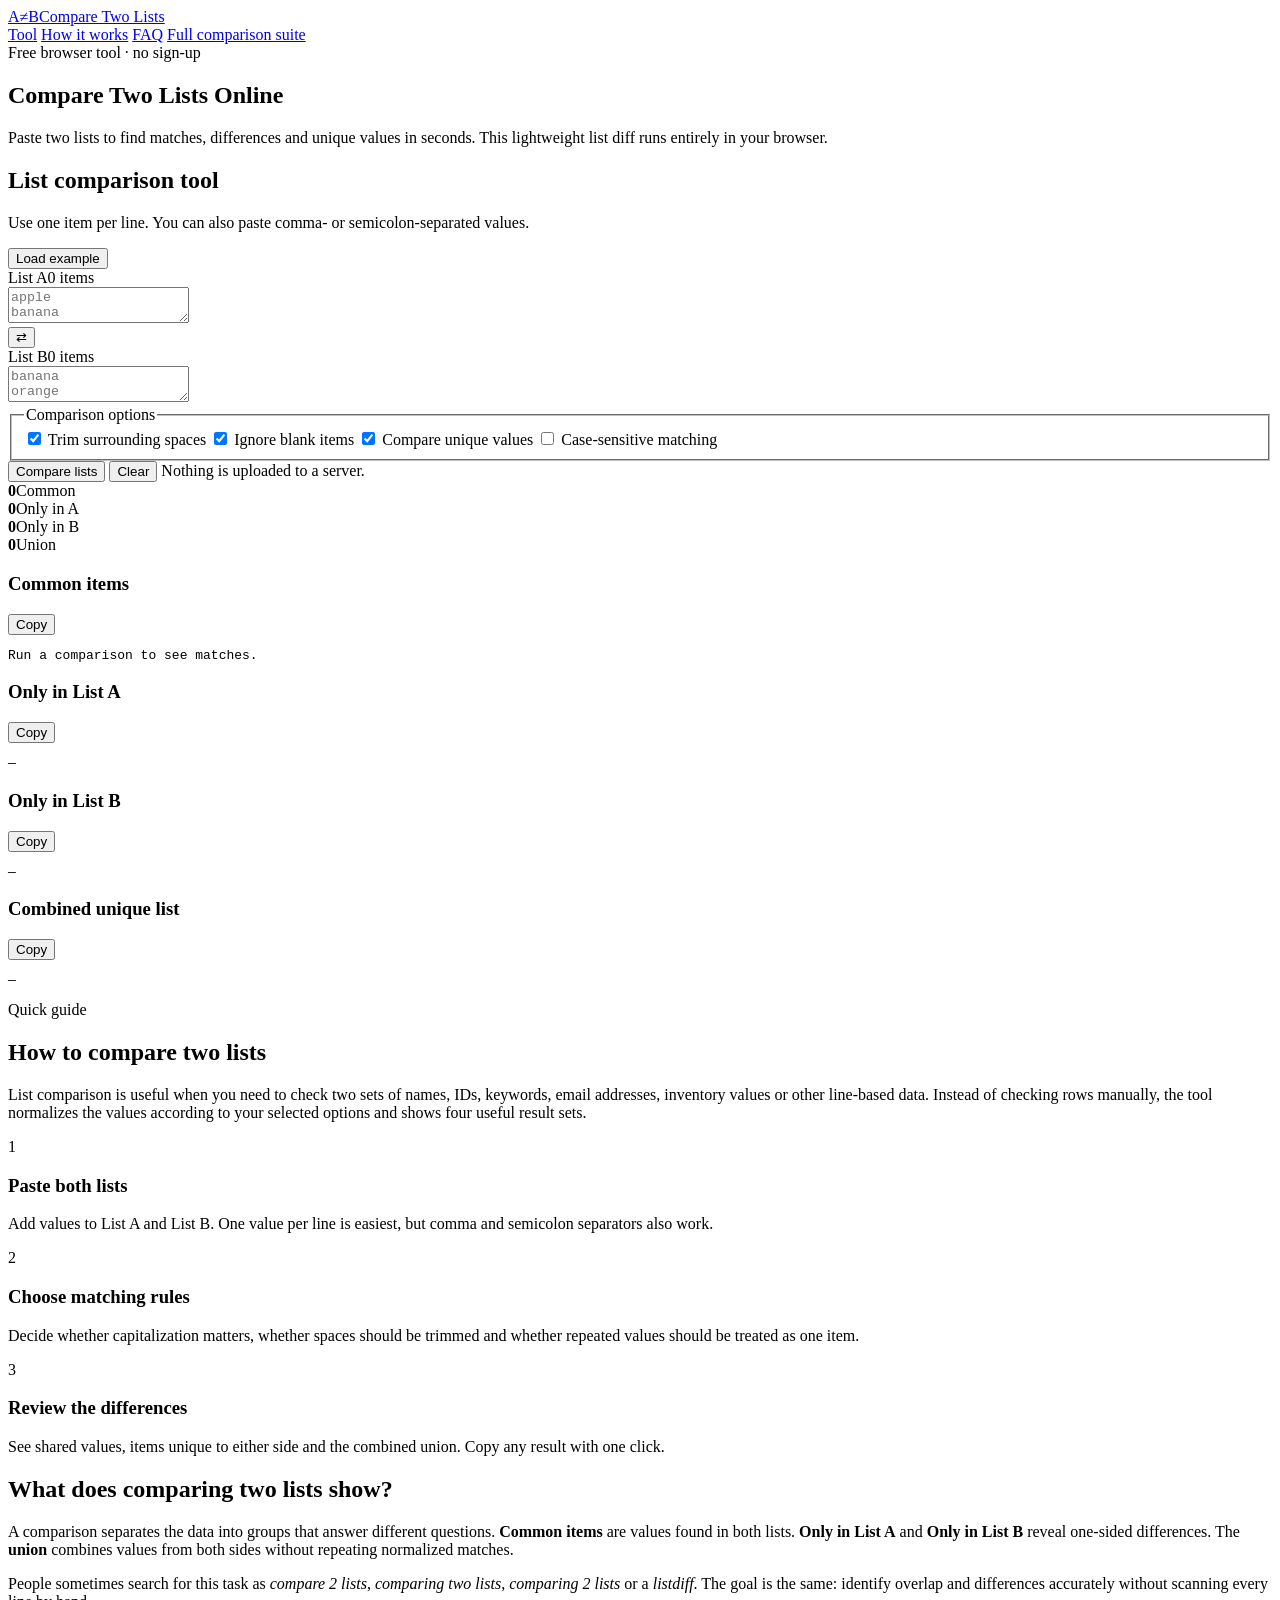
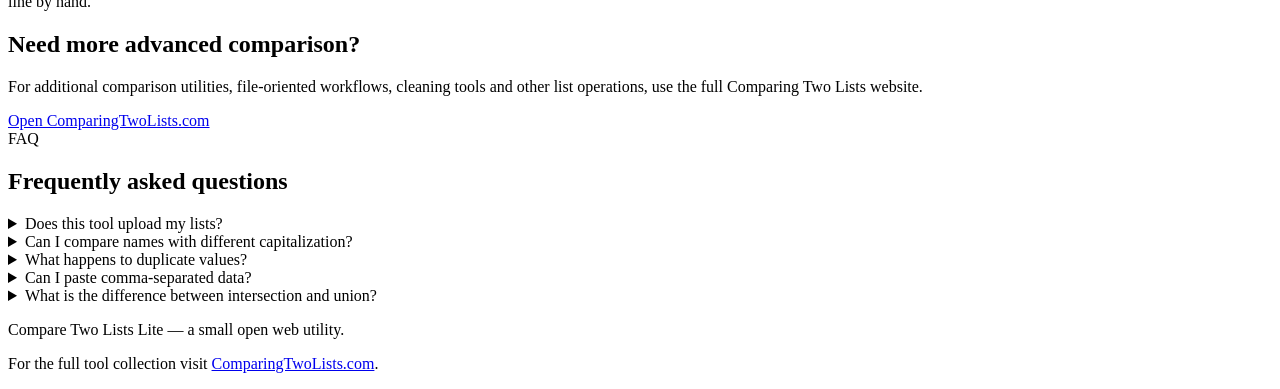
==== index.html @ ad610433 "Add production homepage" ====
<!doctype html>
<html lang="en">
<head>
  <meta charset="utf-8">
  <meta name="viewport" content="width=device-width, initial-scale=1">
  <title>Compare Two Lists Online – Find Matches & Differences</title>
  <meta name="description" content="Compare two lists online in your browser. Find common items, values unique to each list, union results and duplicates with a fast private list comparison tool.">
  <meta name="robots" content="index,follow,max-image-preview:large,max-snippet:-1,max-video-preview:-1">
  <link rel="canonical" href="https://localseoteam3.github.io/compare-two-lists/">
  <meta property="og:type" content="website">
  <meta property="og:title" content="Compare Two Lists Online – Find Matches & Differences">
  <meta property="og:description" content="A fast browser-based tool to compare two lists and find common and unique values.">
  <meta property="og:url" content="https://localseoteam3.github.io/compare-two-lists/">
  <meta name="twitter:card" content="summary">
  <meta name="theme-color" content="#0d6efd">
  <link rel="stylesheet" href="style.css">
  <script type="application/ld+json">
  {
    "@context": "https://schema.org",
    "@type": "WebApplication",
    "name": "Compare Two Lists",
    "url": "https://localseoteam3.github.io/compare-two-lists/",
    "applicationCategory": "UtilitiesApplication",
    "operatingSystem": "Any",
    "isAccessibleForFree": true,
    "description": "A browser-based list comparison tool for finding common values, unique values, union results and duplicate entries.",
    "featureList": [
      "Find common list items",
      "Find values only in List A",
      "Find values only in List B",
      "Create a union of both lists",
      "Optional case-sensitive matching",
      "Trim whitespace and ignore blank values"
    ]
  }
  </script>
</head>
<body>
  <header class="site-header">
    <div class="container nav-wrap">
      <a class="brand" href="./" aria-label="Compare Two Lists home"><span class="brand-mark">A≠B</span><span>Compare Two Lists</span></a>
      <nav aria-label="Primary navigation">
        <a href="#tool">Tool</a>
        <a href="#how-it-works">How it works</a>
        <a href="#faq">FAQ</a>
        <a class="nav-cta" href="https://comparingtwolists.com/">Full comparison suite</a>
      </nav>
    </div>
  </header>

  <main>
    <section class="hero container">
      <div class="eyebrow">Free browser tool · no sign-up</div>
      <h1>Compare Two Lists Online</h1>
      <p class="hero-copy">Paste two lists to find matches, differences and unique values in seconds. This lightweight list diff runs entirely in your browser.</p>
    </section>

    <section class="tool-shell container" id="tool" aria-labelledby="tool-heading">
      <div class="tool-heading-row">
        <div>
          <h2 id="tool-heading">List comparison tool</h2>
          <p>Use one item per line. You can also paste comma- or semicolon-separated values.</p>
        </div>
        <button class="button button-ghost" id="loadExample" type="button">Load example</button>
      </div>

      <div class="input-grid">
        <div class="panel">
          <div class="panel-title"><label for="listA">List A</label><span id="countA">0 items</span></div>
          <textarea id="listA" spellcheck="false" placeholder="apple&#10;banana&#10;orange"></textarea>
        </div>
        <button class="swap" id="swapLists" type="button" aria-label="Swap List A and List B" title="Swap lists">⇄</button>
        <div class="panel">
          <div class="panel-title"><label for="listB">List B</label><span id="countB">0 items</span></div>
          <textarea id="listB" spellcheck="false" placeholder="banana&#10;orange&#10;grape"></textarea>
        </div>
      </div>

      <fieldset class="options">
        <legend>Comparison options</legend>
        <label><input type="checkbox" id="trim" checked> Trim surrounding spaces</label>
        <label><input type="checkbox" id="ignoreEmpty" checked> Ignore blank items</label>
        <label><input type="checkbox" id="dedupe" checked> Compare unique values</label>
        <label><input type="checkbox" id="caseSensitive"> Case-sensitive matching</label>
      </fieldset>

      <div class="action-row">
        <button class="button button-primary" id="compareButton" type="button">Compare lists</button>
        <button class="button button-secondary" id="clearButton" type="button">Clear</button>
        <span class="privacy-note">Nothing is uploaded to a server.</span>
      </div>

      <div class="summary" id="summary" aria-live="polite">
        <div><strong id="commonCount">0</strong><span>Common</span></div>
        <div><strong id="onlyACount">0</strong><span>Only in A</span></div>
        <div><strong id="onlyBCount">0</strong><span>Only in B</span></div>
        <div><strong id="unionCount">0</strong><span>Union</span></div>
      </div>

      <div class="results-grid">
        <article class="result-card">
          <div class="result-title"><h3>Common items</h3><button class="copy" data-copy="commonResult" type="button">Copy</button></div>
          <pre id="commonResult" tabindex="0">Run a comparison to see matches.</pre>
        </article>
        <article class="result-card">
          <div class="result-title"><h3>Only in List A</h3><button class="copy" data-copy="onlyAResult" type="button">Copy</button></div>
          <pre id="onlyAResult" tabindex="0">—</pre>
        </article>
        <article class="result-card">
          <div class="result-title"><h3>Only in List B</h3><button class="copy" data-copy="onlyBResult" type="button">Copy</button></div>
          <pre id="onlyBResult" tabindex="0">—</pre>
        </article>
        <article class="result-card">
          <div class="result-title"><h3>Combined unique list</h3><button class="copy" data-copy="unionResult" type="button">Copy</button></div>
          <pre id="unionResult" tabindex="0">—</pre>
        </article>
      </div>
    </section>

    <section class="content-section container" id="how-it-works">
      <div class="content-intro">
        <span class="eyebrow">Quick guide</span>
        <h2>How to compare two lists</h2>
        <p>List comparison is useful when you need to check two sets of names, IDs, keywords, email addresses, inventory values or other line-based data. Instead of checking rows manually, the tool normalizes the values according to your selected options and shows four useful result sets.</p>
      </div>
      <div class="steps">
        <article><span>1</span><h3>Paste both lists</h3><p>Add values to List A and List B. One value per line is easiest, but comma and semicolon separators also work.</p></article>
        <article><span>2</span><h3>Choose matching rules</h3><p>Decide whether capitalization matters, whether spaces should be trimmed and whether repeated values should be treated as one item.</p></article>
        <article><span>3</span><h3>Review the differences</h3><p>See shared values, items unique to either side and the combined union. Copy any result with one click.</p></article>
      </div>
    </section>

    <section class="content-section container two-column">
      <div>
        <h2>What does comparing two lists show?</h2>
        <p>A comparison separates the data into groups that answer different questions. <strong>Common items</strong> are values found in both lists. <strong>Only in List A</strong> and <strong>Only in List B</strong> reveal one-sided differences. The <strong>union</strong> combines values from both sides without repeating normalized matches.</p>
        <p>People sometimes search for this task as <em>compare 2 lists</em>, <em>comparing two lists</em>, <em>comparing 2 lists</em> or a <em>listdiff</em>. The goal is the same: identify overlap and differences accurately without scanning every line by hand.</p>
      </div>
      <aside class="callout">
        <h2>Need more advanced comparison?</h2>
        <p>For additional comparison utilities, file-oriented workflows, cleaning tools and other list operations, use the full Comparing Two Lists website.</p>
        <a class="button button-primary" href="https://comparingtwolists.com/">Open ComparingTwoLists.com</a>
      </aside>
    </section>

    <section class="content-section container" id="faq">
      <span class="eyebrow">FAQ</span>
      <h2>Frequently asked questions</h2>
      <div class="faq-list">
        <details><summary>Does this tool upload my lists?</summary><p>No. The comparison runs in JavaScript in your browser. This page does not send the list values to a comparison API.</p></details>
        <details><summary>Can I compare names with different capitalization?</summary><p>Yes. Keep case-sensitive matching turned off to treat values such as “Example” and “example” as a match. Turn it on when capitalization must be exact.</p></details>
        <details><summary>What happens to duplicate values?</summary><p>With “Compare unique values” enabled, repeated normalized entries count once. Turn that option off if you want repeated lines preserved in the prepared lists.</p></details>
        <details><summary>Can I paste comma-separated data?</summary><p>Yes. New lines, commas and semicolons are accepted as separators, making it convenient to paste simple data copied from spreadsheets or text.</p></details>
        <details><summary>What is the difference between intersection and union?</summary><p>The intersection contains values shared by both lists. The union contains values from either list, combined into one result set.</p></details>
      </div>
    </section>
  </main>

  <footer>
    <div class="container footer-wrap">
      <p>Compare Two Lists Lite — a small open web utility.</p>
      <p>For the full tool collection visit <a href="https://comparingtwolists.com/">ComparingTwoLists.com</a>.</p>
    </div>
  </footer>

  <noscript><div class="noscript">JavaScript is required to run the comparison tool.</div></noscript>
  <script src="app.js" defer></script>
</body>
</html>
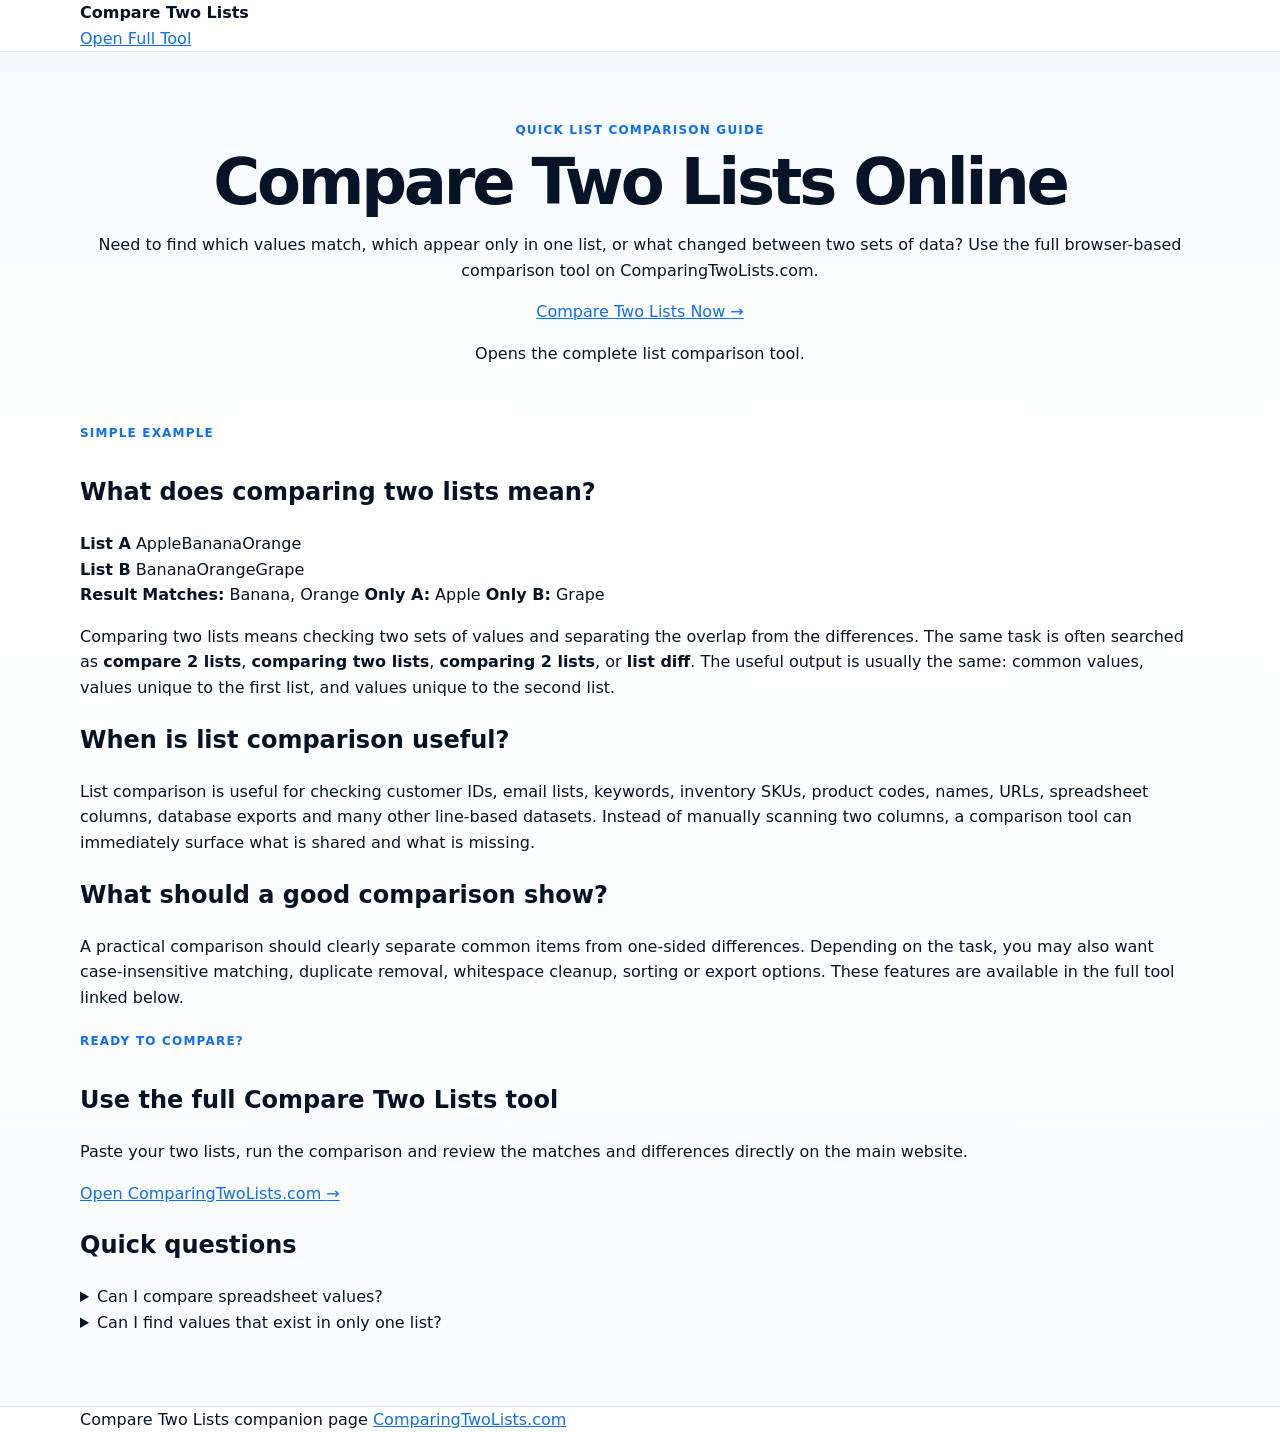
==== commit 252085c1: "Simplify GitHub Pages landing page and strengthen main-site referral" ====
--- a/index.html
+++ b/index.html
@@ -3,167 +3,107 @@
 <head>
   <meta charset="utf-8">
   <meta name="viewport" content="width=device-width, initial-scale=1">
-  <title>Compare Two Lists Online – Find Matches & Differences</title>
-  <meta name="description" content="Compare two lists online in your browser. Find common items, values unique to each list, union results and duplicates with a fast private list comparison tool.">
+  <title>Compare Two Lists Online | Matches, Differences & List Diff</title>
+  <meta name="description" content="Learn the quickest way to compare two lists, understand matches and differences, then open the full Compare Two Lists tool for instant online comparison.">
   <meta name="robots" content="index,follow,max-image-preview:large,max-snippet:-1,max-video-preview:-1">
   <link rel="canonical" href="https://localseoteam3.github.io/compare-two-lists/">
   <meta property="og:type" content="website">
-  <meta property="og:title" content="Compare Two Lists Online – Find Matches & Differences">
-  <meta property="og:description" content="A fast browser-based tool to compare two lists and find common and unique values.">
+  <meta property="og:title" content="Compare Two Lists Online">
+  <meta property="og:description" content="A concise guide to list comparison with a direct link to the full Compare Two Lists tool.">
   <meta property="og:url" content="https://localseoteam3.github.io/compare-two-lists/">
   <meta name="twitter:card" content="summary">
   <meta name="theme-color" content="#0d6efd">
   <link rel="stylesheet" href="style.css">
   <script type="application/ld+json">
   {
-    "@context": "https://schema.org",
-    "@type": "WebApplication",
-    "name": "Compare Two Lists",
-    "url": "https://localseoteam3.github.io/compare-two-lists/",
-    "applicationCategory": "UtilitiesApplication",
-    "operatingSystem": "Any",
-    "isAccessibleForFree": true,
-    "description": "A browser-based list comparison tool for finding common values, unique values, union results and duplicate entries.",
-    "featureList": [
-      "Find common list items",
-      "Find values only in List A",
-      "Find values only in List B",
-      "Create a union of both lists",
-      "Optional case-sensitive matching",
-      "Trim whitespace and ignore blank values"
-    ]
+    "@context":"https://schema.org",
+    "@type":"WebPage",
+    "name":"Compare Two Lists Online",
+    "url":"https://localseoteam3.github.io/compare-two-lists/",
+    "description":"A concise guide to comparing two lists and understanding matches, unique values and list differences.",
+    "about":{"@type":"Thing","name":"List comparison"}
   }
   </script>
 </head>
 <body>
   <header class="site-header">
-    <div class="container nav-wrap">
-      <a class="brand" href="./" aria-label="Compare Two Lists home"><span class="brand-mark">A≠B</span><span>Compare Two Lists</span></a>
-      <nav aria-label="Primary navigation">
-        <a href="#tool">Tool</a>
-        <a href="#how-it-works">How it works</a>
-        <a href="#faq">FAQ</a>
-        <a class="nav-cta" href="https://comparingtwolists.com/">Full comparison suite</a>
-      </nav>
+    <div class="container header-inner">
+      <a class="brand" href="./">Compare Two Lists</a>
+      <a class="header-link" href="https://comparingtwolists.com/">Open Full Tool</a>
     </div>
   </header>
 
   <main>
     <section class="hero container">
-      <div class="eyebrow">Free browser tool · no sign-up</div>
+      <span class="eyebrow">Quick list comparison guide</span>
       <h1>Compare Two Lists Online</h1>
-      <p class="hero-copy">Paste two lists to find matches, differences and unique values in seconds. This lightweight list diff runs entirely in your browser.</p>
+      <p class="lead">Need to find which values match, which appear only in one list, or what changed between two sets of data? Use the full browser-based comparison tool on ComparingTwoLists.com.</p>
+      <a class="primary-cta" href="https://comparingtwolists.com/">Compare Two Lists Now <span aria-hidden="true">→</span></a>
+      <p class="microcopy">Opens the complete list comparison tool.</p>
     </section>
 
-    <section class="tool-shell container" id="tool" aria-labelledby="tool-heading">
-      <div class="tool-heading-row">
-        <div>
-          <h2 id="tool-heading">List comparison tool</h2>
-          <p>Use one item per line. You can also paste comma- or semicolon-separated values.</p>
+    <section class="card container" aria-labelledby="example-title">
+      <div class="section-heading">
+        <span class="eyebrow">Simple example</span>
+        <h2 id="example-title">What does comparing two lists mean?</h2>
+      </div>
+      <div class="example-grid">
+        <div class="example-box">
+          <strong>List A</strong>
+          <span>Apple</span><span>Banana</span><span>Orange</span>
         </div>
-        <button class="button button-ghost" id="loadExample" type="button">Load example</button>
-      </div>
-
-      <div class="input-grid">
-        <div class="panel">
-          <div class="panel-title"><label for="listA">List A</label><span id="countA">0 items</span></div>
-          <textarea id="listA" spellcheck="false" placeholder="apple&#10;banana&#10;orange"></textarea>
+        <div class="example-box">
+          <strong>List B</strong>
+          <span>Banana</span><span>Orange</span><span>Grape</span>
         </div>
-        <button class="swap" id="swapLists" type="button" aria-label="Swap List A and List B" title="Swap lists">⇄</button>
-        <div class="panel">
-          <div class="panel-title"><label for="listB">List B</label><span id="countB">0 items</span></div>
-          <textarea id="listB" spellcheck="false" placeholder="banana&#10;orange&#10;grape"></textarea>
+        <div class="example-box result-box">
+          <strong>Result</strong>
+          <span><b>Matches:</b> Banana, Orange</span>
+          <span><b>Only A:</b> Apple</span>
+          <span><b>Only B:</b> Grape</span>
         </div>
       </div>
-
-      <fieldset class="options">
-        <legend>Comparison options</legend>
-        <label><input type="checkbox" id="trim" checked> Trim surrounding spaces</label>
-        <label><input type="checkbox" id="ignoreEmpty" checked> Ignore blank items</label>
-        <label><input type="checkbox" id="dedupe" checked> Compare unique values</label>
-        <label><input type="checkbox" id="caseSensitive"> Case-sensitive matching</label>
-      </fieldset>
-
-      <div class="action-row">
-        <button class="button button-primary" id="compareButton" type="button">Compare lists</button>
-        <button class="button button-secondary" id="clearButton" type="button">Clear</button>
-        <span class="privacy-note">Nothing is uploaded to a server.</span>
-      </div>
-
-      <div class="summary" id="summary" aria-live="polite">
-        <div><strong id="commonCount">0</strong><span>Common</span></div>
-        <div><strong id="onlyACount">0</strong><span>Only in A</span></div>
-        <div><strong id="onlyBCount">0</strong><span>Only in B</span></div>
-        <div><strong id="unionCount">0</strong><span>Union</span></div>
-      </div>
-
-      <div class="results-grid">
-        <article class="result-card">
-          <div class="result-title"><h3>Common items</h3><button class="copy" data-copy="commonResult" type="button">Copy</button></div>
-          <pre id="commonResult" tabindex="0">Run a comparison to see matches.</pre>
-        </article>
-        <article class="result-card">
-          <div class="result-title"><h3>Only in List A</h3><button class="copy" data-copy="onlyAResult" type="button">Copy</button></div>
-          <pre id="onlyAResult" tabindex="0">—</pre>
-        </article>
-        <article class="result-card">
-          <div class="result-title"><h3>Only in List B</h3><button class="copy" data-copy="onlyBResult" type="button">Copy</button></div>
-          <pre id="onlyBResult" tabindex="0">—</pre>
-        </article>
-        <article class="result-card">
-          <div class="result-title"><h3>Combined unique list</h3><button class="copy" data-copy="unionResult" type="button">Copy</button></div>
-          <pre id="unionResult" tabindex="0">—</pre>
-        </article>
-      </div>
+      <p>Comparing two lists means checking two sets of values and separating the overlap from the differences. The same task is often searched as <strong>compare 2 lists</strong>, <strong>comparing two lists</strong>, <strong>comparing 2 lists</strong>, or <strong>list diff</strong>. The useful output is usually the same: common values, values unique to the first list, and values unique to the second list.</p>
     </section>
 
-    <section class="content-section container" id="how-it-works">
-      <div class="content-intro">
-        <span class="eyebrow">Quick guide</span>
-        <h2>How to compare two lists</h2>
-        <p>List comparison is useful when you need to check two sets of names, IDs, keywords, email addresses, inventory values or other line-based data. Instead of checking rows manually, the tool normalizes the values according to your selected options and shows four useful result sets.</p>
-      </div>
-      <div class="steps">
-        <article><span>1</span><h3>Paste both lists</h3><p>Add values to List A and List B. One value per line is easiest, but comma and semicolon separators also work.</p></article>
-        <article><span>2</span><h3>Choose matching rules</h3><p>Decide whether capitalization matters, whether spaces should be trimmed and whether repeated values should be treated as one item.</p></article>
-        <article><span>3</span><h3>Review the differences</h3><p>See shared values, items unique to either side and the combined union. Copy any result with one click.</p></article>
-      </div>
+    <section class="content-grid container">
+      <article>
+        <h2>When is list comparison useful?</h2>
+        <p>List comparison is useful for checking customer IDs, email lists, keywords, inventory SKUs, product codes, names, URLs, spreadsheet columns, database exports and many other line-based datasets. Instead of manually scanning two columns, a comparison tool can immediately surface what is shared and what is missing.</p>
+      </article>
+      <article>
+        <h2>What should a good comparison show?</h2>
+        <p>A practical comparison should clearly separate common items from one-sided differences. Depending on the task, you may also want case-insensitive matching, duplicate removal, whitespace cleanup, sorting or export options. These features are available in the full tool linked below.</p>
+      </article>
     </section>
 
-    <section class="content-section container two-column">
+    <section class="cta-panel container">
       <div>
-        <h2>What does comparing two lists show?</h2>
-        <p>A comparison separates the data into groups that answer different questions. <strong>Common items</strong> are values found in both lists. <strong>Only in List A</strong> and <strong>Only in List B</strong> reveal one-sided differences. The <strong>union</strong> combines values from both sides without repeating normalized matches.</p>
-        <p>People sometimes search for this task as <em>compare 2 lists</em>, <em>comparing two lists</em>, <em>comparing 2 lists</em> or a <em>listdiff</em>. The goal is the same: identify overlap and differences accurately without scanning every line by hand.</p>
+        <span class="eyebrow">Ready to compare?</span>
+        <h2>Use the full Compare Two Lists tool</h2>
+        <p>Paste your two lists, run the comparison and review the matches and differences directly on the main website.</p>
       </div>
-      <aside class="callout">
-        <h2>Need more advanced comparison?</h2>
-        <p>For additional comparison utilities, file-oriented workflows, cleaning tools and other list operations, use the full Comparing Two Lists website.</p>
-        <a class="button button-primary" href="https://comparingtwolists.com/">Open ComparingTwoLists.com</a>
-      </aside>
+      <a class="primary-cta" href="https://comparingtwolists.com/">Open ComparingTwoLists.com <span aria-hidden="true">→</span></a>
     </section>
 
-    <section class="content-section container" id="faq">
-      <span class="eyebrow">FAQ</span>
-      <h2>Frequently asked questions</h2>
-      <div class="faq-list">
-        <details><summary>Does this tool upload my lists?</summary><p>No. The comparison runs in JavaScript in your browser. This page does not send the list values to a comparison API.</p></details>
-        <details><summary>Can I compare names with different capitalization?</summary><p>Yes. Keep case-sensitive matching turned off to treat values such as “Example” and “example” as a match. Turn it on when capitalization must be exact.</p></details>
-        <details><summary>What happens to duplicate values?</summary><p>With “Compare unique values” enabled, repeated normalized entries count once. Turn that option off if you want repeated lines preserved in the prepared lists.</p></details>
-        <details><summary>Can I paste comma-separated data?</summary><p>Yes. New lines, commas and semicolons are accepted as separators, making it convenient to paste simple data copied from spreadsheets or text.</p></details>
-        <details><summary>What is the difference between intersection and union?</summary><p>The intersection contains values shared by both lists. The union contains values from either list, combined into one result set.</p></details>
-      </div>
+    <section class="faq container">
+      <h2>Quick questions</h2>
+      <details>
+        <summary>Can I compare spreadsheet values?</summary>
+        <p>Yes. Copy the values from the relevant spreadsheet columns and paste them into the full comparison tool.</p>
+      </details>
+      <details>
+        <summary>Can I find values that exist in only one list?</summary>
+        <p>Yes. A list difference comparison can show items unique to List A and items unique to List B separately.</p>
+      </details>
     </section>
   </main>
 
   <footer>
-    <div class="container footer-wrap">
-      <p>Compare Two Lists Lite — a small open web utility.</p>
-      <p>For the full tool collection visit <a href="https://comparingtwolists.com/">ComparingTwoLists.com</a>.</p>
+    <div class="container footer-inner">
+      <span>Compare Two Lists companion page</span>
+      <a href="https://comparingtwolists.com/">ComparingTwoLists.com</a>
     </div>
   </footer>
-
-  <noscript><div class="noscript">JavaScript is required to run the comparison tool.</div></noscript>
-  <script src="app.js" defer></script>
 </body>
 </html>
--- a/style.css
+++ b/style.css
@@ -0,0 +1,2 @@
+:root{--blue:#0d6efd;--blue-dark:#0758cb;--navy:#071427;--muted:#5f6f86;--border:#dfe8f4;--soft:#f6faff;--white:#fff;--shadow:0 18px 55px rgba(15,23,42,.08)}
+*{box-sizing:border-box}html{scroll-behavior:smooth}body{margin:0;font-family:Inter,ui-sans-serif,system-ui,-apple-system,BlinkMacSystemFont,"Segoe UI",sans-serif;color:var(--navy);background:linear-gradient(180deg,#f4faff 0,#fff 32%,#f8fbff 100%);line-height:1.6}.container{width:min(1120px,calc(100% - 32px));margin-inline:auto}a{color:var(--blue)}.site-header{position:sticky;top:0;z-index:50;background:rgba(255,255,255,.94);border-bottom:1px solid rgba(223,232,244,.9);backdrop-filter:blur(14px)}.nav-wrap{min-height:72px;display:flex;align-items:center;justify-content:space-between;gap:24px}.brand{display:flex;align-items:center;gap:10px;color:var(--navy);text-decoration:none;font-weight:800}.brand-mark{display:grid;place-items:center;width:46px;height:38px;border-radius:11px;background:linear-gradient(135deg,var(--blue),#2088ff);color:#fff;font-size:13px;box-shadow:0 8px 22px rgba(13,110,253,.25)}nav{display:flex;align-items:center;gap:22px}nav a{text-decoration:none;color:var(--navy);font-weight:650;font-size:14px}.nav-cta{padding:10px 14px;border-radius:10px;background:#eef5ff;color:var(--blue)!important}.hero{text-align:center;padding:64px 0 36px}.eyebrow{display:inline-block;font-size:12px;font-weight:800;letter-spacing:.1em;text-transform:uppercase;color:var(--blue);margin-bottom:10px}.hero h1{font-size:clamp(38px,6vw,64px);letter-spacing:-.05em;line-height:1.03;margin:0}.hero-copy{max-width:760px;margin:18px auto 0;color:var(--muted);font-size:19px}.tool-shell{background:rgba(255,255,255,.96);border:1px solid var(--border);border-radius:22px;box-shadow:var(--shadow);padding:28px}.tool-heading-row{display:flex;justify-content:space-between;align-items:flex-start;gap:18px;margin-bottom:20px}.tool-heading-row h2,.content-section h2{margin:0 0 5px;font-size:27px;letter-spacing:-.025em}.tool-heading-row p{margin:0;color:var(--muted)}.input-grid{display:grid;grid-template-columns:1fr 54px 1fr;align-items:center;gap:16px}.panel{border:1px solid var(--border);border-radius:16px;padding:16px;background:#fcfdff}.panel-title{display:flex;justify-content:space-between;align-items:center;margin-bottom:10px;font-weight:800}.panel-title span{font-size:12px;color:var(--muted);font-weight:650}.panel textarea{width:100%;min-height:220px;border:1px solid #cdd9e8;border-radius:12px;padding:15px;resize:vertical;font:14px/1.55 ui-monospace,SFMono-Regular,Menlo,Consolas,monospace;outline:none;background:#fff}.panel textarea:focus{border-color:var(--blue);box-shadow:0 0 0 4px rgba(13,110,253,.1)}.swap{width:50px;height:50px;border:0;border-radius:50%;background:linear-gradient(135deg,var(--blue),#177dff);color:white;font-size:24px;cursor:pointer;box-shadow:0 12px 26px rgba(13,110,253,.28)}.options{margin:22px 0 0;border:1px solid var(--border);border-radius:14px;padding:13px 16px 15px;display:flex;gap:20px;flex-wrap:wrap}.options legend{font-weight:800;font-size:13px;padding:0 6px}.options label{font-size:14px;font-weight:650;color:#34435a}.options input{accent-color:var(--blue);margin-right:6px}.action-row{display:flex;align-items:center;gap:10px;flex-wrap:wrap;margin-top:18px}.button{display:inline-flex;align-items:center;justify-content:center;appearance:none;border:0;border-radius:11px;padding:11px 17px;font-weight:800;font-size:14px;cursor:pointer;text-decoration:none}.button-primary{background:var(--blue);color:#fff}.button-primary:hover{background:var(--blue-dark)}.button-secondary{background:#eef2f7;color:var(--navy)}.button-ghost{background:#f6f9fd;border:1px solid var(--border);color:var(--navy)}.privacy-note{margin-left:auto;color:var(--muted);font-size:13px}.summary{display:grid;grid-template-columns:repeat(4,1fr);gap:12px;margin-top:22px}.summary div{border:1px solid var(--border);background:#fff;border-radius:13px;padding:14px 16px}.summary strong{font-size:28px;display:block}.summary span{font-size:12px;color:var(--muted);font-weight:700}.results-grid{display:grid;grid-template-columns:repeat(2,1fr);gap:14px;margin-top:14px}.result-card{border:1px solid var(--border);border-radius:15px;padding:16px;background:#fff}.result-title{display:flex;align-items:center;justify-content:space-between;gap:10px}.result-title h3{font-size:16px;margin:0}.copy{border:1px solid var(--border);background:#f8fafc;border-radius:8px;padding:6px 9px;font-weight:700;font-size:12px;cursor:pointer}.result-card pre{white-space:pre-wrap;word-break:break-word;min-height:120px;max-height:260px;overflow:auto;margin:12px 0 0;padding:13px;border-radius:10px;background:#f8fbff;border:1px solid #e8eef7;color:#334155;font-size:13px}.content-section{padding:68px 0 0}.content-intro{max-width:800px}.content-section p{color:#43536a}.steps{display:grid;grid-template-columns:repeat(3,1fr);gap:16px;margin-top:24px}.steps article,.callout{border:1px solid var(--border);border-radius:16px;background:#fff;padding:22px;box-shadow:0 8px 25px rgba(15,23,42,.04)}.steps span{display:grid;place-items:center;width:34px;height:34px;border-radius:9px;background:#eaf3ff;color:var(--blue);font-weight:900}.steps h3{margin:14px 0 4px}.steps p{margin:0}.two-column{display:grid;grid-template-columns:1.35fr .8fr;gap:24px;align-items:start}.callout{background:linear-gradient(180deg,#f5f9ff,#fff)}.callout .button{margin-top:8px}.faq-list{margin-top:20px;display:grid;gap:10px}.faq-list details{border:1px solid var(--border);background:#fff;border-radius:13px;padding:0 16px}.faq-list summary{cursor:pointer;font-weight:800;padding:16px 0}.faq-list p{margin:0 0 16px}footer{margin-top:70px;border-top:1px solid var(--border);background:#fff}.footer-wrap{min-height:110px;display:flex;align-items:center;justify-content:space-between;gap:20px;color:var(--muted);font-size:13px}.noscript{position:fixed;bottom:12px;left:12px;right:12px;background:#7f1d1d;color:#fff;padding:12px;border-radius:10px;text-align:center}@media(max-width:820px){nav a:not(.nav-cta){display:none}.input-grid{grid-template-columns:1fr}.swap{margin:auto;transform:rotate(90deg)}.summary{grid-template-columns:repeat(2,1fr)}.results-grid,.steps,.two-column{grid-template-columns:1fr}.privacy-note{width:100%;margin-left:0}.footer-wrap{flex-direction:column;align-items:flex-start;justify-content:center;padding-block:22px}}@media(max-width:480px){.tool-shell{padding:18px}.hero{padding-top:42px}.summary{grid-template-columns:1fr 1fr}.nav-cta{font-size:12px;padding:8px 10px}.brand span:last-child{font-size:14px}}
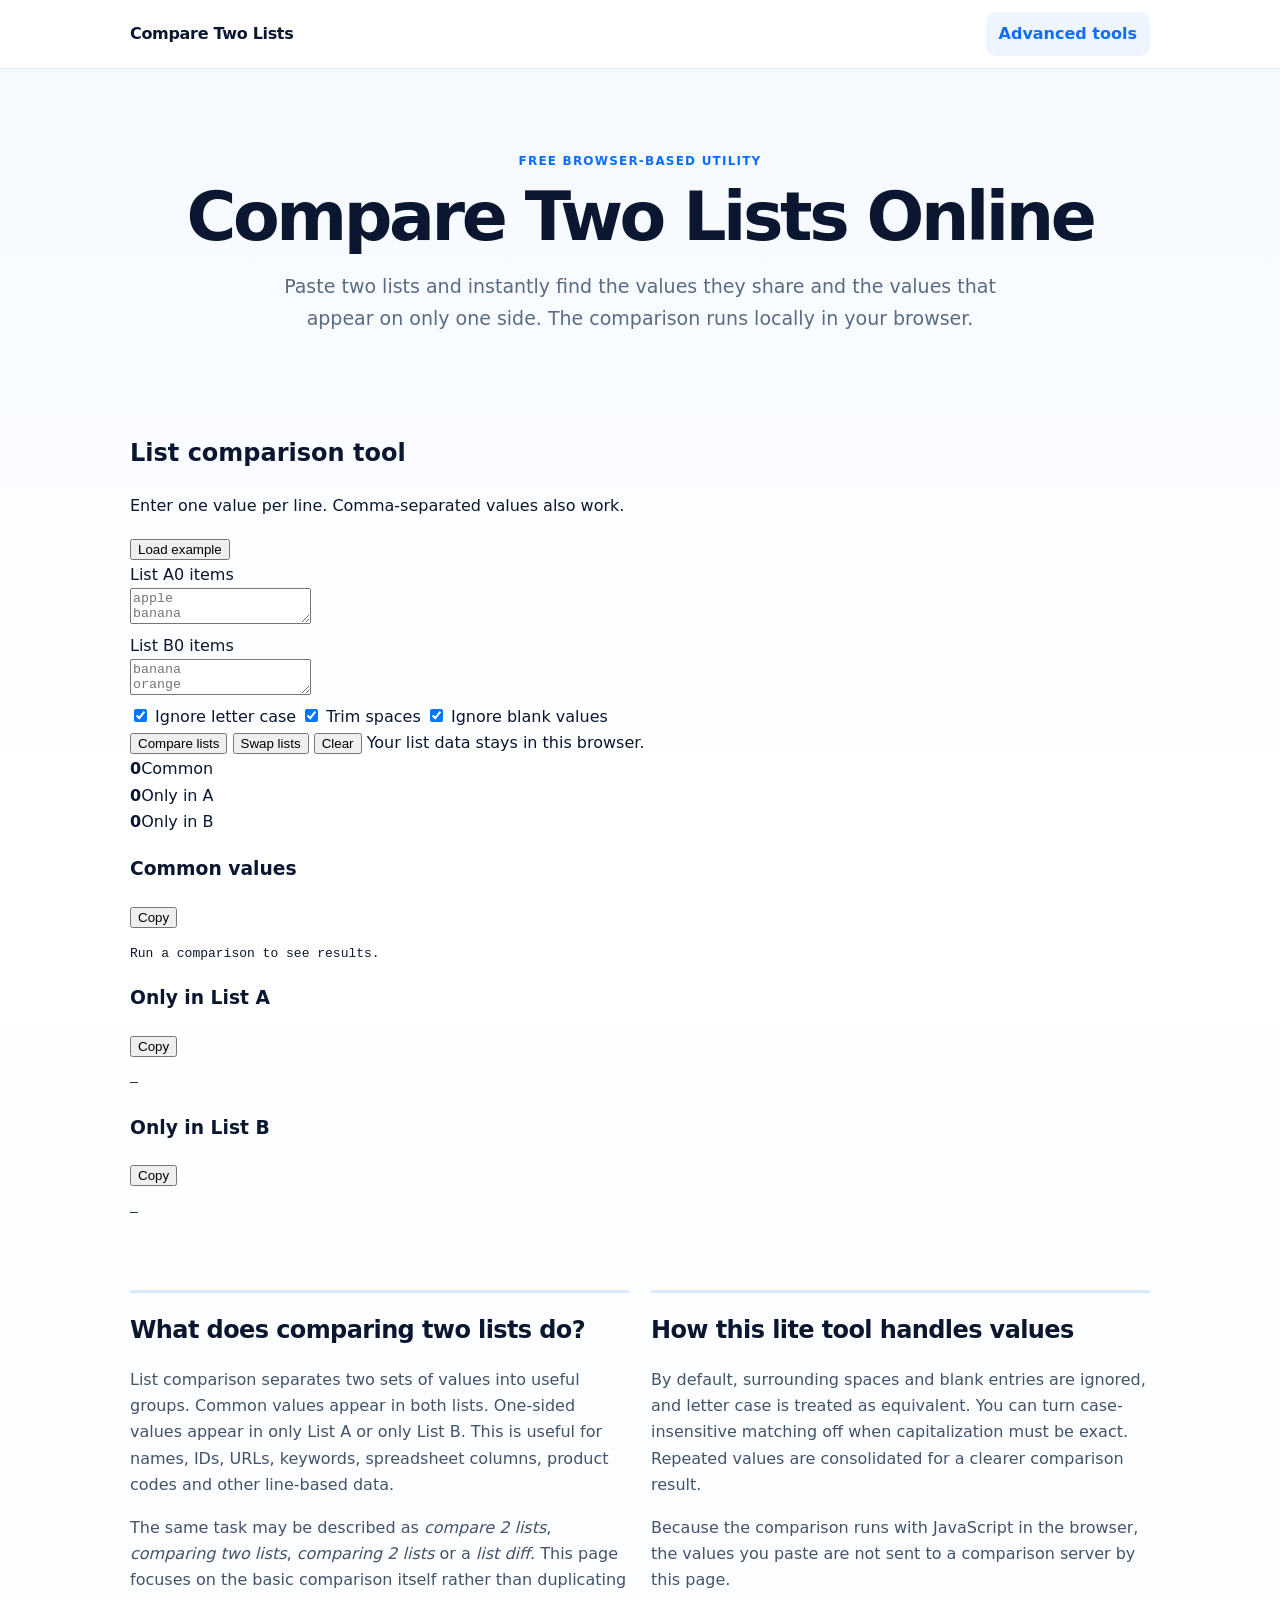
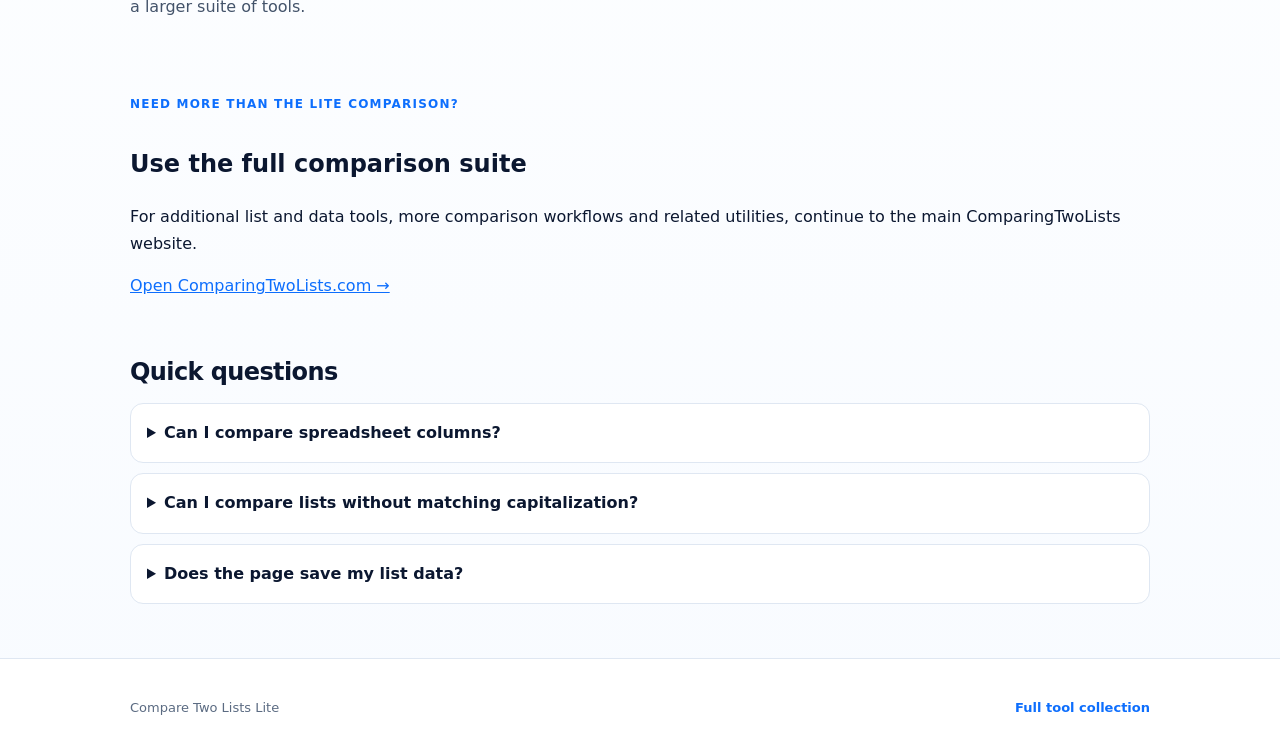
==== commit 7d22f0d3: "Add standalone lite list comparison tool" ====
--- a/index.html
+++ b/index.html
@@ -2,14 +2,14 @@
 <html lang="en">
 <head>
   <meta charset="utf-8">
-  <meta name="viewport" content="width=device-width, initial-scale=1">
-  <title>Compare Two Lists Online | Matches, Differences & List Diff</title>
-  <meta name="description" content="Learn the quickest way to compare two lists, understand matches and differences, then open the full Compare Two Lists tool for instant online comparison.">
+  <meta name="viewport" content="width=device-width,initial-scale=1">
+  <title>Compare Two Lists Online – Free List Comparison Tool</title>
+  <meta name="description" content="Compare two lists online to find common values and items unique to each list. A simple, private browser-based list comparison tool with no sign-up.">
   <meta name="robots" content="index,follow,max-image-preview:large,max-snippet:-1,max-video-preview:-1">
   <link rel="canonical" href="https://localseoteam3.github.io/compare-two-lists/">
   <meta property="og:type" content="website">
-  <meta property="og:title" content="Compare Two Lists Online">
-  <meta property="og:description" content="A concise guide to list comparison with a direct link to the full Compare Two Lists tool.">
+  <meta property="og:title" content="Compare Two Lists Online – Free List Comparison Tool">
+  <meta property="og:description" content="Find matches and differences between two lists directly in your browser.">
   <meta property="og:url" content="https://localseoteam3.github.io/compare-two-lists/">
   <meta name="twitter:card" content="summary">
   <meta name="theme-color" content="#0d6efd">
@@ -17,11 +17,14 @@
   <script type="application/ld+json">
   {
     "@context":"https://schema.org",
-    "@type":"WebPage",
-    "name":"Compare Two Lists Online",
+    "@type":"WebApplication",
+    "name":"Compare Two Lists Lite",
     "url":"https://localseoteam3.github.io/compare-two-lists/",
-    "description":"A concise guide to comparing two lists and understanding matches, unique values and list differences.",
-    "about":{"@type":"Thing","name":"List comparison"}
+    "applicationCategory":"UtilitiesApplication",
+    "operatingSystem":"Any",
+    "isAccessibleForFree":true,
+    "description":"A lightweight browser-based tool for comparing two lists and finding common and unique values.",
+    "featureList":["Find common values","Find values only in List A","Find values only in List B","Case-insensitive matching option","Ignore blank values"]
   }
   </script>
 </head>
@@ -29,81 +32,110 @@
   <header class="site-header">
     <div class="container header-inner">
       <a class="brand" href="./">Compare Two Lists</a>
-      <a class="header-link" href="https://comparingtwolists.com/">Open Full Tool</a>
+      <a class="header-link" href="https://comparingtwolists.com/">Advanced tools</a>
     </div>
   </header>
 
   <main>
     <section class="hero container">
-      <span class="eyebrow">Quick list comparison guide</span>
+      <span class="eyebrow">Free browser-based utility</span>
       <h1>Compare Two Lists Online</h1>
-      <p class="lead">Need to find which values match, which appear only in one list, or what changed between two sets of data? Use the full browser-based comparison tool on ComparingTwoLists.com.</p>
-      <a class="primary-cta" href="https://comparingtwolists.com/">Compare Two Lists Now <span aria-hidden="true">→</span></a>
-      <p class="microcopy">Opens the complete list comparison tool.</p>
+      <p class="lead">Paste two lists and instantly find the values they share and the values that appear on only one side. The comparison runs locally in your browser.</p>
     </section>
 
-    <section class="card container" aria-labelledby="example-title">
-      <div class="section-heading">
-        <span class="eyebrow">Simple example</span>
-        <h2 id="example-title">What does comparing two lists mean?</h2>
+    <section class="tool-card container" aria-labelledby="tool-title">
+      <div class="tool-heading">
+        <div>
+          <h2 id="tool-title">List comparison tool</h2>
+          <p>Enter one value per line. Comma-separated values also work.</p>
+        </div>
+        <button id="exampleBtn" class="secondary-btn" type="button">Load example</button>
       </div>
-      <div class="example-grid">
-        <div class="example-box">
-          <strong>List A</strong>
-          <span>Apple</span><span>Banana</span><span>Orange</span>
+
+      <div class="input-grid">
+        <div class="input-panel">
+          <div class="label-row"><label for="listA">List A</label><span id="countA">0 items</span></div>
+          <textarea id="listA" spellcheck="false" placeholder="apple&#10;banana&#10;orange"></textarea>
         </div>
-        <div class="example-box">
-          <strong>List B</strong>
-          <span>Banana</span><span>Orange</span><span>Grape</span>
-        </div>
-        <div class="example-box result-box">
-          <strong>Result</strong>
-          <span><b>Matches:</b> Banana, Orange</span>
-          <span><b>Only A:</b> Apple</span>
-          <span><b>Only B:</b> Grape</span>
+        <div class="input-panel">
+          <div class="label-row"><label for="listB">List B</label><span id="countB">0 items</span></div>
+          <textarea id="listB" spellcheck="false" placeholder="banana&#10;orange&#10;grape"></textarea>
         </div>
       </div>
-      <p>Comparing two lists means checking two sets of values and separating the overlap from the differences. The same task is often searched as <strong>compare 2 lists</strong>, <strong>comparing two lists</strong>, <strong>comparing 2 lists</strong>, or <strong>list diff</strong>. The useful output is usually the same: common values, values unique to the first list, and values unique to the second list.</p>
+
+      <div class="options" aria-label="Comparison options">
+        <label><input id="ignoreCase" type="checkbox" checked> Ignore letter case</label>
+        <label><input id="trimSpaces" type="checkbox" checked> Trim spaces</label>
+        <label><input id="ignoreBlank" type="checkbox" checked> Ignore blank values</label>
+      </div>
+
+      <div class="actions">
+        <button id="compareBtn" class="primary-btn" type="button">Compare lists</button>
+        <button id="swapBtn" class="secondary-btn" type="button">Swap lists</button>
+        <button id="clearBtn" class="secondary-btn" type="button">Clear</button>
+        <span class="privacy-note">Your list data stays in this browser.</span>
+      </div>
+
+      <div class="summary" aria-live="polite">
+        <div><strong id="commonCount">0</strong><span>Common</span></div>
+        <div><strong id="onlyACount">0</strong><span>Only in A</span></div>
+        <div><strong id="onlyBCount">0</strong><span>Only in B</span></div>
+      </div>
+
+      <div class="results-grid">
+        <article class="result-card">
+          <div class="result-head"><h3>Common values</h3><button class="copy-btn" data-target="commonResult" type="button">Copy</button></div>
+          <pre id="commonResult">Run a comparison to see results.</pre>
+        </article>
+        <article class="result-card">
+          <div class="result-head"><h3>Only in List A</h3><button class="copy-btn" data-target="onlyAResult" type="button">Copy</button></div>
+          <pre id="onlyAResult">—</pre>
+        </article>
+        <article class="result-card">
+          <div class="result-head"><h3>Only in List B</h3><button class="copy-btn" data-target="onlyBResult" type="button">Copy</button></div>
+          <pre id="onlyBResult">—</pre>
+        </article>
+      </div>
     </section>
 
     <section class="content-grid container">
       <article>
-        <h2>When is list comparison useful?</h2>
-        <p>List comparison is useful for checking customer IDs, email lists, keywords, inventory SKUs, product codes, names, URLs, spreadsheet columns, database exports and many other line-based datasets. Instead of manually scanning two columns, a comparison tool can immediately surface what is shared and what is missing.</p>
+        <h2>What does comparing two lists do?</h2>
+        <p>List comparison separates two sets of values into useful groups. Common values appear in both lists. One-sided values appear in only List A or only List B. This is useful for names, IDs, URLs, keywords, spreadsheet columns, product codes and other line-based data.</p>
+        <p>The same task may be described as <em>compare 2 lists</em>, <em>comparing two lists</em>, <em>comparing 2 lists</em> or a <em>list diff</em>. This page focuses on the basic comparison itself rather than duplicating a larger suite of tools.</p>
       </article>
       <article>
-        <h2>What should a good comparison show?</h2>
-        <p>A practical comparison should clearly separate common items from one-sided differences. Depending on the task, you may also want case-insensitive matching, duplicate removal, whitespace cleanup, sorting or export options. These features are available in the full tool linked below.</p>
+        <h2>How this lite tool handles values</h2>
+        <p>By default, surrounding spaces and blank entries are ignored, and letter case is treated as equivalent. You can turn case-insensitive matching off when capitalization must be exact. Repeated values are consolidated for a clearer comparison result.</p>
+        <p>Because the comparison runs with JavaScript in the browser, the values you paste are not sent to a comparison server by this page.</p>
       </article>
     </section>
 
-    <section class="cta-panel container">
+    <section class="advanced container">
       <div>
-        <span class="eyebrow">Ready to compare?</span>
-        <h2>Use the full Compare Two Lists tool</h2>
-        <p>Paste your two lists, run the comparison and review the matches and differences directly on the main website.</p>
+        <span class="eyebrow">Need more than the lite comparison?</span>
+        <h2>Use the full comparison suite</h2>
+        <p>For additional list and data tools, more comparison workflows and related utilities, continue to the main ComparingTwoLists website.</p>
       </div>
-      <a class="primary-cta" href="https://comparingtwolists.com/">Open ComparingTwoLists.com <span aria-hidden="true">→</span></a>
+      <a class="primary-link" href="https://comparingtwolists.com/">Open ComparingTwoLists.com →</a>
     </section>
 
     <section class="faq container">
       <h2>Quick questions</h2>
-      <details>
-        <summary>Can I compare spreadsheet values?</summary>
-        <p>Yes. Copy the values from the relevant spreadsheet columns and paste them into the full comparison tool.</p>
-      </details>
-      <details>
-        <summary>Can I find values that exist in only one list?</summary>
-        <p>Yes. A list difference comparison can show items unique to List A and items unique to List B separately.</p>
-      </details>
+      <details><summary>Can I compare spreadsheet columns?</summary><p>Yes. Copy each spreadsheet column and paste it into List A or List B, with one value per line.</p></details>
+      <details><summary>Can I compare lists without matching capitalization?</summary><p>Yes. Leave “Ignore letter case” enabled so values such as Apple and apple are treated as the same item.</p></details>
+      <details><summary>Does the page save my list data?</summary><p>No comparison backend is used by this page. The comparison is performed locally in your browser.</p></details>
     </section>
   </main>
 
   <footer>
     <div class="container footer-inner">
-      <span>Compare Two Lists companion page</span>
-      <a href="https://comparingtwolists.com/">ComparingTwoLists.com</a>
+      <span>Compare Two Lists Lite</span>
+      <a href="https://comparingtwolists.com/">Full tool collection</a>
     </div>
   </footer>
+
+  <noscript><div class="noscript">JavaScript is required to run the comparison tool.</div></noscript>
+  <script src="app.js" defer></script>
 </body>
 </html>
--- a/style.css
+++ b/style.css
@@ -1,2 +1,2 @@
-:root{--blue:#0d6efd;--blue-dark:#0758cb;--navy:#071427;--muted:#5f6f86;--border:#dfe8f4;--soft:#f6faff;--white:#fff;--shadow:0 18px 55px rgba(15,23,42,.08)}
-*{box-sizing:border-box}html{scroll-behavior:smooth}body{margin:0;font-family:Inter,ui-sans-serif,system-ui,-apple-system,BlinkMacSystemFont,"Segoe UI",sans-serif;color:var(--navy);background:linear-gradient(180deg,#f4faff 0,#fff 32%,#f8fbff 100%);line-height:1.6}.container{width:min(1120px,calc(100% - 32px));margin-inline:auto}a{color:var(--blue)}.site-header{position:sticky;top:0;z-index:50;background:rgba(255,255,255,.94);border-bottom:1px solid rgba(223,232,244,.9);backdrop-filter:blur(14px)}.nav-wrap{min-height:72px;display:flex;align-items:center;justify-content:space-between;gap:24px}.brand{display:flex;align-items:center;gap:10px;color:var(--navy);text-decoration:none;font-weight:800}.brand-mark{display:grid;place-items:center;width:46px;height:38px;border-radius:11px;background:linear-gradient(135deg,var(--blue),#2088ff);color:#fff;font-size:13px;box-shadow:0 8px 22px rgba(13,110,253,.25)}nav{display:flex;align-items:center;gap:22px}nav a{text-decoration:none;color:var(--navy);font-weight:650;font-size:14px}.nav-cta{padding:10px 14px;border-radius:10px;background:#eef5ff;color:var(--blue)!important}.hero{text-align:center;padding:64px 0 36px}.eyebrow{display:inline-block;font-size:12px;font-weight:800;letter-spacing:.1em;text-transform:uppercase;color:var(--blue);margin-bottom:10px}.hero h1{font-size:clamp(38px,6vw,64px);letter-spacing:-.05em;line-height:1.03;margin:0}.hero-copy{max-width:760px;margin:18px auto 0;color:var(--muted);font-size:19px}.tool-shell{background:rgba(255,255,255,.96);border:1px solid var(--border);border-radius:22px;box-shadow:var(--shadow);padding:28px}.tool-heading-row{display:flex;justify-content:space-between;align-items:flex-start;gap:18px;margin-bottom:20px}.tool-heading-row h2,.content-section h2{margin:0 0 5px;font-size:27px;letter-spacing:-.025em}.tool-heading-row p{margin:0;color:var(--muted)}.input-grid{display:grid;grid-template-columns:1fr 54px 1fr;align-items:center;gap:16px}.panel{border:1px solid var(--border);border-radius:16px;padding:16px;background:#fcfdff}.panel-title{display:flex;justify-content:space-between;align-items:center;margin-bottom:10px;font-weight:800}.panel-title span{font-size:12px;color:var(--muted);font-weight:650}.panel textarea{width:100%;min-height:220px;border:1px solid #cdd9e8;border-radius:12px;padding:15px;resize:vertical;font:14px/1.55 ui-monospace,SFMono-Regular,Menlo,Consolas,monospace;outline:none;background:#fff}.panel textarea:focus{border-color:var(--blue);box-shadow:0 0 0 4px rgba(13,110,253,.1)}.swap{width:50px;height:50px;border:0;border-radius:50%;background:linear-gradient(135deg,var(--blue),#177dff);color:white;font-size:24px;cursor:pointer;box-shadow:0 12px 26px rgba(13,110,253,.28)}.options{margin:22px 0 0;border:1px solid var(--border);border-radius:14px;padding:13px 16px 15px;display:flex;gap:20px;flex-wrap:wrap}.options legend{font-weight:800;font-size:13px;padding:0 6px}.options label{font-size:14px;font-weight:650;color:#34435a}.options input{accent-color:var(--blue);margin-right:6px}.action-row{display:flex;align-items:center;gap:10px;flex-wrap:wrap;margin-top:18px}.button{display:inline-flex;align-items:center;justify-content:center;appearance:none;border:0;border-radius:11px;padding:11px 17px;font-weight:800;font-size:14px;cursor:pointer;text-decoration:none}.button-primary{background:var(--blue);color:#fff}.button-primary:hover{background:var(--blue-dark)}.button-secondary{background:#eef2f7;color:var(--navy)}.button-ghost{background:#f6f9fd;border:1px solid var(--border);color:var(--navy)}.privacy-note{margin-left:auto;color:var(--muted);font-size:13px}.summary{display:grid;grid-template-columns:repeat(4,1fr);gap:12px;margin-top:22px}.summary div{border:1px solid var(--border);background:#fff;border-radius:13px;padding:14px 16px}.summary strong{font-size:28px;display:block}.summary span{font-size:12px;color:var(--muted);font-weight:700}.results-grid{display:grid;grid-template-columns:repeat(2,1fr);gap:14px;margin-top:14px}.result-card{border:1px solid var(--border);border-radius:15px;padding:16px;background:#fff}.result-title{display:flex;align-items:center;justify-content:space-between;gap:10px}.result-title h3{font-size:16px;margin:0}.copy{border:1px solid var(--border);background:#f8fafc;border-radius:8px;padding:6px 9px;font-weight:700;font-size:12px;cursor:pointer}.result-card pre{white-space:pre-wrap;word-break:break-word;min-height:120px;max-height:260px;overflow:auto;margin:12px 0 0;padding:13px;border-radius:10px;background:#f8fbff;border:1px solid #e8eef7;color:#334155;font-size:13px}.content-section{padding:68px 0 0}.content-intro{max-width:800px}.content-section p{color:#43536a}.steps{display:grid;grid-template-columns:repeat(3,1fr);gap:16px;margin-top:24px}.steps article,.callout{border:1px solid var(--border);border-radius:16px;background:#fff;padding:22px;box-shadow:0 8px 25px rgba(15,23,42,.04)}.steps span{display:grid;place-items:center;width:34px;height:34px;border-radius:9px;background:#eaf3ff;color:var(--blue);font-weight:900}.steps h3{margin:14px 0 4px}.steps p{margin:0}.two-column{display:grid;grid-template-columns:1.35fr .8fr;gap:24px;align-items:start}.callout{background:linear-gradient(180deg,#f5f9ff,#fff)}.callout .button{margin-top:8px}.faq-list{margin-top:20px;display:grid;gap:10px}.faq-list details{border:1px solid var(--border);background:#fff;border-radius:13px;padding:0 16px}.faq-list summary{cursor:pointer;font-weight:800;padding:16px 0}.faq-list p{margin:0 0 16px}footer{margin-top:70px;border-top:1px solid var(--border);background:#fff}.footer-wrap{min-height:110px;display:flex;align-items:center;justify-content:space-between;gap:20px;color:var(--muted);font-size:13px}.noscript{position:fixed;bottom:12px;left:12px;right:12px;background:#7f1d1d;color:#fff;padding:12px;border-radius:10px;text-align:center}@media(max-width:820px){nav a:not(.nav-cta){display:none}.input-grid{grid-template-columns:1fr}.swap{margin:auto;transform:rotate(90deg)}.summary{grid-template-columns:repeat(2,1fr)}.results-grid,.steps,.two-column{grid-template-columns:1fr}.privacy-note{width:100%;margin-left:0}.footer-wrap{flex-direction:column;align-items:flex-start;justify-content:center;padding-block:22px}}@media(max-width:480px){.tool-shell{padding:18px}.hero{padding-top:42px}.summary{grid-template-columns:1fr 1fr}.nav-cta{font-size:12px;padding:8px 10px}.brand span:last-child{font-size:14px}}
+:root{--blue:#0d6efd;--blue-dark:#0758cb;--ink:#0b1730;--muted:#5b6b82;--border:#dfe7f2;--soft:#f6f9fd;--white:#fff;--shadow:0 18px 50px rgba(15,23,42,.08)}
+*{box-sizing:border-box}html{scroll-behavior:smooth}body{margin:0;font-family:Inter,ui-sans-serif,system-ui,-apple-system,BlinkMacSystemFont,"Segoe UI",sans-serif;color:var(--ink);background:linear-gradient(180deg,#f4f9ff 0,#fff 35%,#f8fbff 100%);line-height:1.65}.container{width:min(1020px,calc(100% - 32px));margin-inline:auto}a{color:var(--blue)}.site-header{position:sticky;top:0;z-index:20;background:rgba(255,255,255,.94);border-bottom:1px solid var(--border);backdrop-filter:blur(14px)}.header-inner{min-height:68px;display:flex;align-items:center;justify-content:space-between;gap:20px}.brand{text-decoration:none;color:var(--ink);font-weight:850;letter-spacing:-.02em}.header-link{text-decoration:none;font-weight:800;padding:9px 13px;border-radius:10px;background:#eef5ff}.hero{text-align:center;padding:78px 0 54px}.eyebrow{display:inline-block;font-size:12px;font-weight:850;letter-spacing:.1em;text-transform:uppercase;color:var(--blue);margin-bottom:10px}.hero h1{font-size:clamp(40px,7vw,68px);line-height:1.02;letter-spacing:-.05em;margin:0}.lead{max-width:760px;margin:20px auto 26px;color:var(--muted);font-size:19px}.primary-cta{display:inline-flex;align-items:center;justify-content:center;gap:8px;text-decoration:none;background:var(--blue);color:#fff;font-weight:850;padding:14px 20px;border-radius:12px;box-shadow:0 12px 28px rgba(13,110,253,.22)}.primary-cta:hover{background:var(--blue-dark)}.microcopy{font-size:12px;color:var(--muted);margin:10px 0 0}.card{background:rgba(255,255,255,.97);border:1px solid var(--border);border-radius:22px;padding:30px;box-shadow:var(--shadow)}.section-heading h2,.content-grid h2,.cta-panel h2,.faq h2{margin:0 0 10px;letter-spacing:-.025em}.example-grid{display:grid;grid-template-columns:1fr 1fr 1.25fr;gap:14px;margin:22px 0}.example-box{border:1px solid var(--border);border-radius:14px;padding:18px;background:#fff;display:grid;gap:8px}.example-box strong{margin-bottom:3px}.example-box span{display:block;padding:7px 9px;border-radius:8px;background:var(--soft);font-size:14px}.result-box{background:#f9fbff}.card p,.content-grid p,.cta-panel p,.faq p{color:#43536a}.content-grid{display:grid;grid-template-columns:1fr 1fr;gap:22px;padding:54px 0}.content-grid article{border-top:3px solid #dbe9ff;padding-top:18px}.cta-panel{display:flex;align-items:center;justify-content:space-between;gap:28px;padding:28px 30px;border:1px solid #cfe0f7;border-radius:20px;background:linear-gradient(135deg,#f3f8ff,#fff);box-shadow:0 12px 35px rgba(15,23,42,.05)}.cta-panel p{margin:0;max-width:620px}.faq{padding:54px 0}.faq details{border:1px solid var(--border);background:#fff;border-radius:13px;padding:0 16px;margin-top:10px}.faq summary{cursor:pointer;font-weight:800;padding:16px 0}.faq p{margin:0 0 16px}footer{border-top:1px solid var(--border);background:#fff}.footer-inner{min-height:96px;display:flex;align-items:center;justify-content:space-between;gap:18px;color:var(--muted);font-size:13px}.footer-inner a{font-weight:800;text-decoration:none}@media(max-width:760px){.hero{padding-top:56px}.example-grid,.content-grid{grid-template-columns:1fr}.cta-panel{align-items:flex-start;flex-direction:column}.primary-cta{width:100%}.footer-inner{flex-direction:column;align-items:flex-start;justify-content:center;padding:20px 0}}
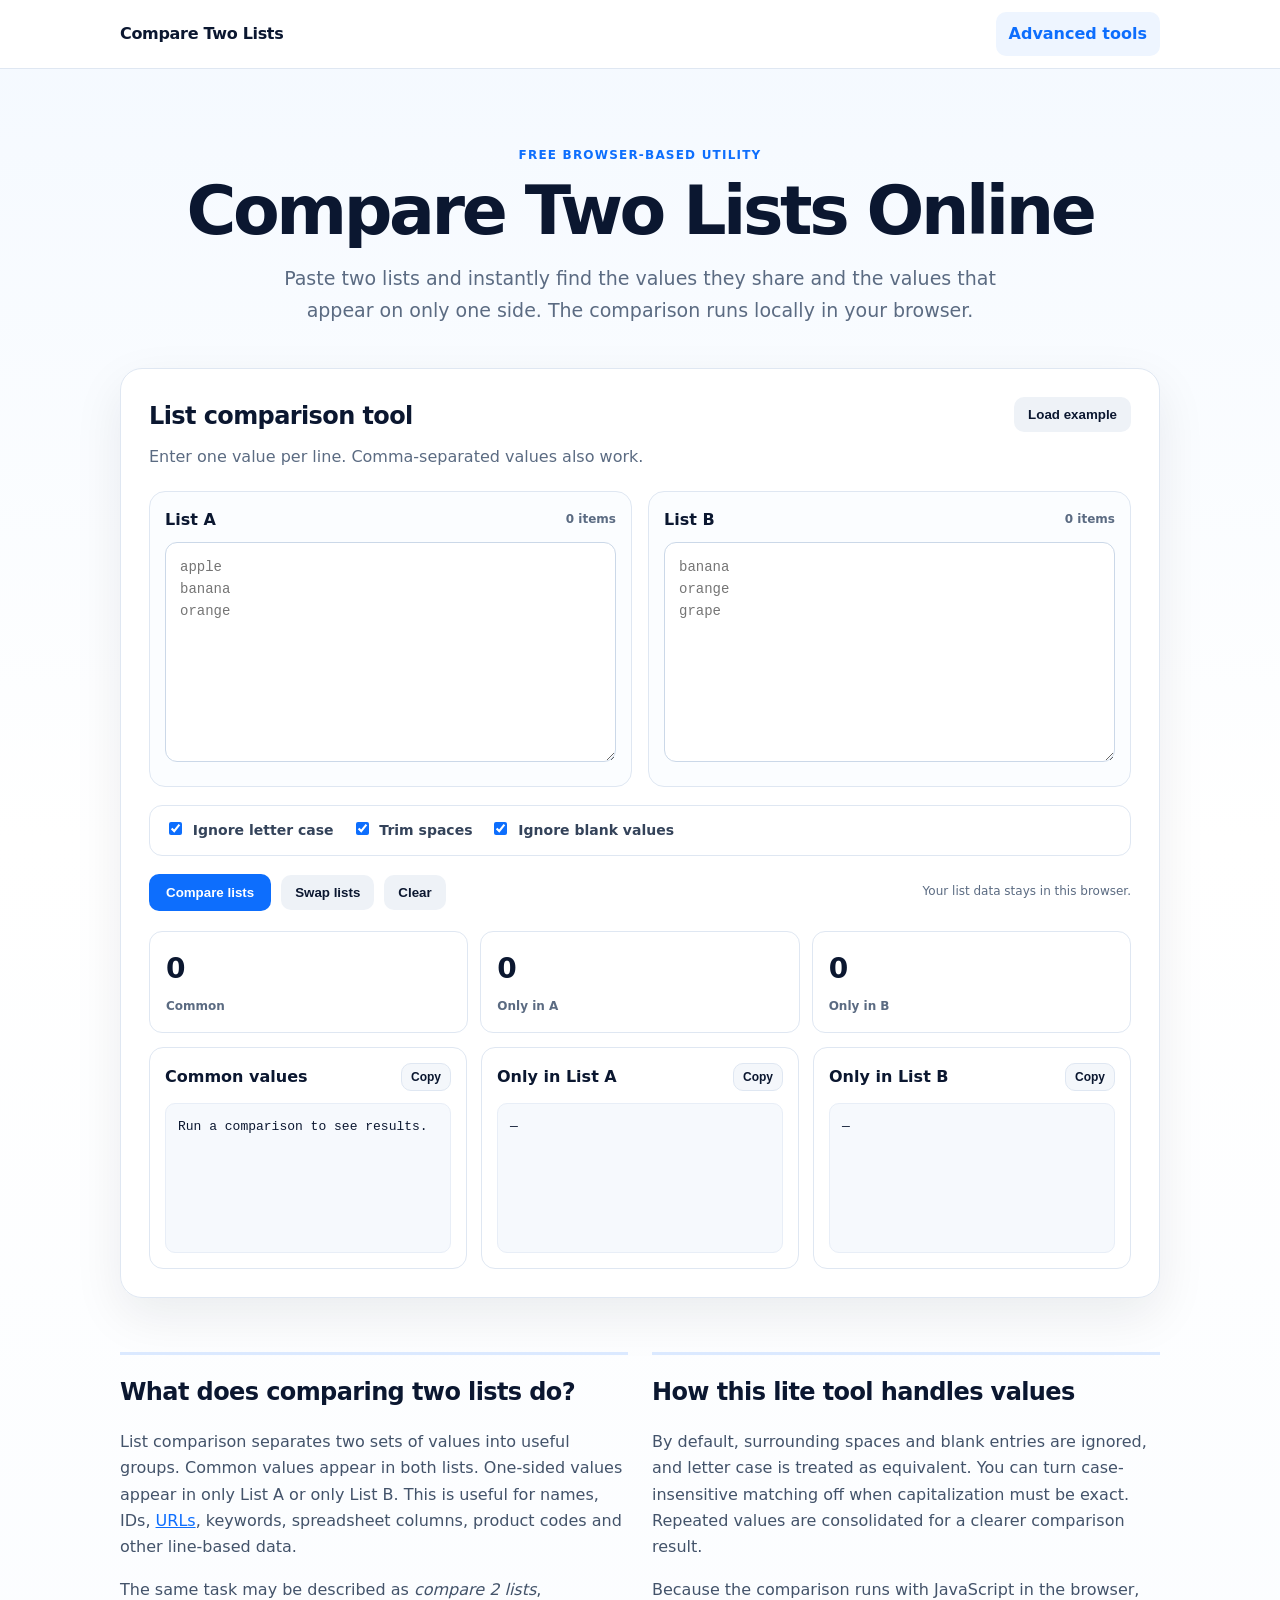
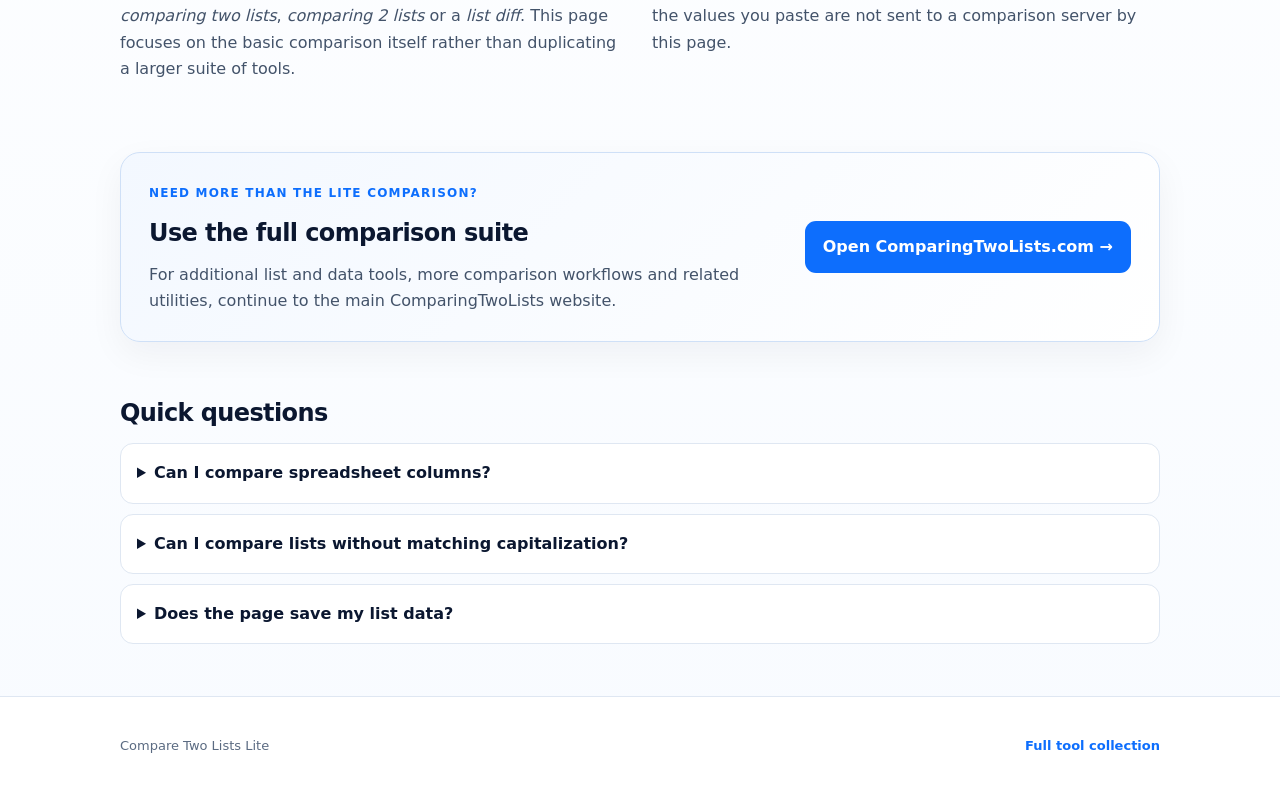
==== commit 5c16be64: "Enhance list comparison description with a URL Added a hyperlink to the description of list comparis" ====
--- a/index.html
+++ b/index.html
@@ -101,7 +101,7 @@
     <section class="content-grid container">
       <article>
         <h2>What does comparing two lists do?</h2>
-        <p>List comparison separates two sets of values into useful groups. Common values appear in both lists. One-sided values appear in only List A or only List B. This is useful for names, IDs, URLs, keywords, spreadsheet columns, product codes and other line-based data.</p>
+        <p>List comparison separates two sets of values into useful groups. Common values appear in both lists. One-sided values appear in only List A or only List B. This is useful for names, IDs, <a href="https://docs.google.com/spreadsheets/d/1lj7Z5I35hoIp53HBvAp-wgOc9d1k8x9bHds6qcWeTB0/edit?usp=sharing">URLs</a>, keywords, spreadsheet columns, product codes and other line-based data.</p>
         <p>The same task may be described as <em>compare 2 lists</em>, <em>comparing two lists</em>, <em>comparing 2 lists</em> or a <em>list diff</em>. This page focuses on the basic comparison itself rather than duplicating a larger suite of tools.</p>
       </article>
       <article>
--- a/style.css
+++ b/style.css
@@ -1,2 +1 @@
-:root{--blue:#0d6efd;--blue-dark:#0758cb;--ink:#0b1730;--muted:#5b6b82;--border:#dfe7f2;--soft:#f6f9fd;--white:#fff;--shadow:0 18px 50px rgba(15,23,42,.08)}
-*{box-sizing:border-box}html{scroll-behavior:smooth}body{margin:0;font-family:Inter,ui-sans-serif,system-ui,-apple-system,BlinkMacSystemFont,"Segoe UI",sans-serif;color:var(--ink);background:linear-gradient(180deg,#f4f9ff 0,#fff 35%,#f8fbff 100%);line-height:1.65}.container{width:min(1020px,calc(100% - 32px));margin-inline:auto}a{color:var(--blue)}.site-header{position:sticky;top:0;z-index:20;background:rgba(255,255,255,.94);border-bottom:1px solid var(--border);backdrop-filter:blur(14px)}.header-inner{min-height:68px;display:flex;align-items:center;justify-content:space-between;gap:20px}.brand{text-decoration:none;color:var(--ink);font-weight:850;letter-spacing:-.02em}.header-link{text-decoration:none;font-weight:800;padding:9px 13px;border-radius:10px;background:#eef5ff}.hero{text-align:center;padding:78px 0 54px}.eyebrow{display:inline-block;font-size:12px;font-weight:850;letter-spacing:.1em;text-transform:uppercase;color:var(--blue);margin-bottom:10px}.hero h1{font-size:clamp(40px,7vw,68px);line-height:1.02;letter-spacing:-.05em;margin:0}.lead{max-width:760px;margin:20px auto 26px;color:var(--muted);font-size:19px}.primary-cta{display:inline-flex;align-items:center;justify-content:center;gap:8px;text-decoration:none;background:var(--blue);color:#fff;font-weight:850;padding:14px 20px;border-radius:12px;box-shadow:0 12px 28px rgba(13,110,253,.22)}.primary-cta:hover{background:var(--blue-dark)}.microcopy{font-size:12px;color:var(--muted);margin:10px 0 0}.card{background:rgba(255,255,255,.97);border:1px solid var(--border);border-radius:22px;padding:30px;box-shadow:var(--shadow)}.section-heading h2,.content-grid h2,.cta-panel h2,.faq h2{margin:0 0 10px;letter-spacing:-.025em}.example-grid{display:grid;grid-template-columns:1fr 1fr 1.25fr;gap:14px;margin:22px 0}.example-box{border:1px solid var(--border);border-radius:14px;padding:18px;background:#fff;display:grid;gap:8px}.example-box strong{margin-bottom:3px}.example-box span{display:block;padding:7px 9px;border-radius:8px;background:var(--soft);font-size:14px}.result-box{background:#f9fbff}.card p,.content-grid p,.cta-panel p,.faq p{color:#43536a}.content-grid{display:grid;grid-template-columns:1fr 1fr;gap:22px;padding:54px 0}.content-grid article{border-top:3px solid #dbe9ff;padding-top:18px}.cta-panel{display:flex;align-items:center;justify-content:space-between;gap:28px;padding:28px 30px;border:1px solid #cfe0f7;border-radius:20px;background:linear-gradient(135deg,#f3f8ff,#fff);box-shadow:0 12px 35px rgba(15,23,42,.05)}.cta-panel p{margin:0;max-width:620px}.faq{padding:54px 0}.faq details{border:1px solid var(--border);background:#fff;border-radius:13px;padding:0 16px;margin-top:10px}.faq summary{cursor:pointer;font-weight:800;padding:16px 0}.faq p{margin:0 0 16px}footer{border-top:1px solid var(--border);background:#fff}.footer-inner{min-height:96px;display:flex;align-items:center;justify-content:space-between;gap:18px;color:var(--muted);font-size:13px}.footer-inner a{font-weight:800;text-decoration:none}@media(max-width:760px){.hero{padding-top:56px}.example-grid,.content-grid{grid-template-columns:1fr}.cta-panel{align-items:flex-start;flex-direction:column}.primary-cta{width:100%}.footer-inner{flex-direction:column;align-items:flex-start;justify-content:center;padding:20px 0}}+:root{--blue:#0d6efd;--blue-dark:#0758cb;--ink:#0b1730;--muted:#5b6b82;--border:#dfe7f2;--soft:#f6f9fd;--white:#fff;--shadow:0 18px 50px rgba(15,23,42,.08)}*{box-sizing:border-box}html{scroll-behavior:smooth}body{margin:0;font-family:Inter,ui-sans-serif,system-ui,-apple-system,BlinkMacSystemFont,"Segoe UI",sans-serif;color:var(--ink);background:linear-gradient(180deg,#f4f9ff 0,#fff 35%,#f8fbff 100%);line-height:1.65}.container{width:min(1040px,calc(100% - 32px));margin-inline:auto}a{color:var(--blue)}.site-header{position:sticky;top:0;z-index:20;background:rgba(255,255,255,.94);border-bottom:1px solid var(--border);backdrop-filter:blur(14px)}.header-inner{min-height:68px;display:flex;align-items:center;justify-content:space-between;gap:20px}.brand{text-decoration:none;color:var(--ink);font-weight:850;letter-spacing:-.02em}.header-link{text-decoration:none;font-weight:800;padding:9px 13px;border-radius:10px;background:#eef5ff}.hero{text-align:center;padding:72px 0 42px}.eyebrow{display:inline-block;font-size:12px;font-weight:850;letter-spacing:.1em;text-transform:uppercase;color:var(--blue);margin-bottom:10px}.hero h1{font-size:clamp(40px,7vw,68px);line-height:1.02;letter-spacing:-.05em;margin:0}.lead{max-width:760px;margin:18px auto 0;color:var(--muted);font-size:19px}.tool-card{background:rgba(255,255,255,.98);border:1px solid var(--border);border-radius:22px;padding:28px;box-shadow:var(--shadow)}.tool-heading{display:flex;align-items:flex-start;justify-content:space-between;gap:18px;margin-bottom:20px}.tool-heading h2,.content-grid h2,.advanced h2,.faq h2{margin:0 0 8px;letter-spacing:-.025em}.tool-heading p{margin:0;color:var(--muted)}.input-grid{display:grid;grid-template-columns:1fr 1fr;gap:16px}.input-panel{border:1px solid var(--border);border-radius:16px;padding:15px;background:#fbfdff}.label-row{display:flex;align-items:center;justify-content:space-between;margin-bottom:9px;font-weight:800}.label-row span{font-size:12px;color:var(--muted)}textarea{width:100%;min-height:220px;border:1px solid #cbd8e8;border-radius:12px;padding:14px;resize:vertical;background:#fff;outline:none;font:14px/1.55 ui-monospace,SFMono-Regular,Menlo,Consolas,monospace}textarea:focus{border-color:var(--blue);box-shadow:0 0 0 4px rgba(13,110,253,.1)}.options{display:flex;flex-wrap:wrap;gap:18px;margin:18px 0 0;padding:13px 15px;border:1px solid var(--border);border-radius:13px;background:#fff}.options label{font-size:14px;font-weight:700;color:#34435a}.options input{accent-color:var(--blue);margin-right:6px}.actions{display:flex;align-items:center;gap:10px;flex-wrap:wrap;margin-top:18px}.primary-btn,.secondary-btn,.copy-btn{appearance:none;border:0;cursor:pointer;font-weight:800;border-radius:10px}.primary-btn{background:var(--blue);color:#fff;padding:11px 17px}.primary-btn:hover{background:var(--blue-dark)}.secondary-btn{background:#eef2f7;color:var(--ink);padding:10px 14px}.copy-btn{background:#f4f7fb;border:1px solid var(--border);color:var(--ink);padding:6px 9px;font-size:12px}.privacy-note{margin-left:auto;font-size:12px;color:var(--muted)}.summary{display:grid;grid-template-columns:repeat(3,1fr);gap:12px;margin-top:20px}.summary div{border:1px solid var(--border);border-radius:13px;background:#fff;padding:14px 16px}.summary strong{display:block;font-size:28px}.summary span{font-size:12px;font-weight:700;color:var(--muted)}.results-grid{display:grid;grid-template-columns:repeat(3,1fr);gap:14px;margin-top:14px}.result-card{border:1px solid var(--border);border-radius:14px;background:#fff;padding:15px}.result-head{display:flex;align-items:center;justify-content:space-between;gap:10px}.result-head h3{margin:0;font-size:16px}.result-card pre{min-height:150px;max-height:280px;overflow:auto;margin:12px 0 0;padding:12px;border-radius:10px;background:var(--soft);border:1px solid #e8eef7;white-space:pre-wrap;word-break:break-word;font-size:13px}.content-grid{display:grid;grid-template-columns:1fr 1fr;gap:24px;padding:54px 0}.content-grid article{border-top:3px solid #dbe9ff;padding-top:18px}.content-grid p,.advanced p,.faq p{color:#43536a}.advanced{display:flex;align-items:center;justify-content:space-between;gap:26px;padding:26px 28px;border:1px solid #cfe0f7;border-radius:20px;background:linear-gradient(135deg,#f3f8ff,#fff);box-shadow:0 12px 35px rgba(15,23,42,.05)}.advanced p{margin:0;max-width:640px}.primary-link{display:inline-flex;align-items:center;justify-content:center;white-space:nowrap;text-decoration:none;background:var(--blue);color:#fff;font-weight:850;padding:13px 18px;border-radius:11px}.primary-link:hover{background:var(--blue-dark)}.faq{padding:52px 0}.faq details{border:1px solid var(--border);background:#fff;border-radius:13px;padding:0 16px;margin-top:10px}.faq summary{cursor:pointer;font-weight:800;padding:16px 0}.faq p{margin:0 0 16px}footer{border-top:1px solid var(--border);background:#fff}.footer-inner{min-height:96px;display:flex;align-items:center;justify-content:space-between;gap:18px;color:var(--muted);font-size:13px}.footer-inner a{font-weight:800;text-decoration:none}.noscript{position:fixed;left:12px;right:12px;bottom:12px;padding:12px;border-radius:10px;background:#7f1d1d;color:#fff;text-align:center}@media(max-width:820px){.input-grid,.results-grid,.content-grid{grid-template-columns:1fr}.advanced{align-items:flex-start;flex-direction:column}.privacy-note{width:100%;margin-left:0}.primary-link{width:100%}}@media(max-width:520px){.hero{padding-top:52px}.tool-card{padding:18px}.tool-heading{flex-direction:column}.summary{grid-template-columns:1fr}.header-link{font-size:12px;padding:8px 10px}.footer-inner{flex-direction:column;align-items:flex-start;justify-content:center;padding:20px 0}}
